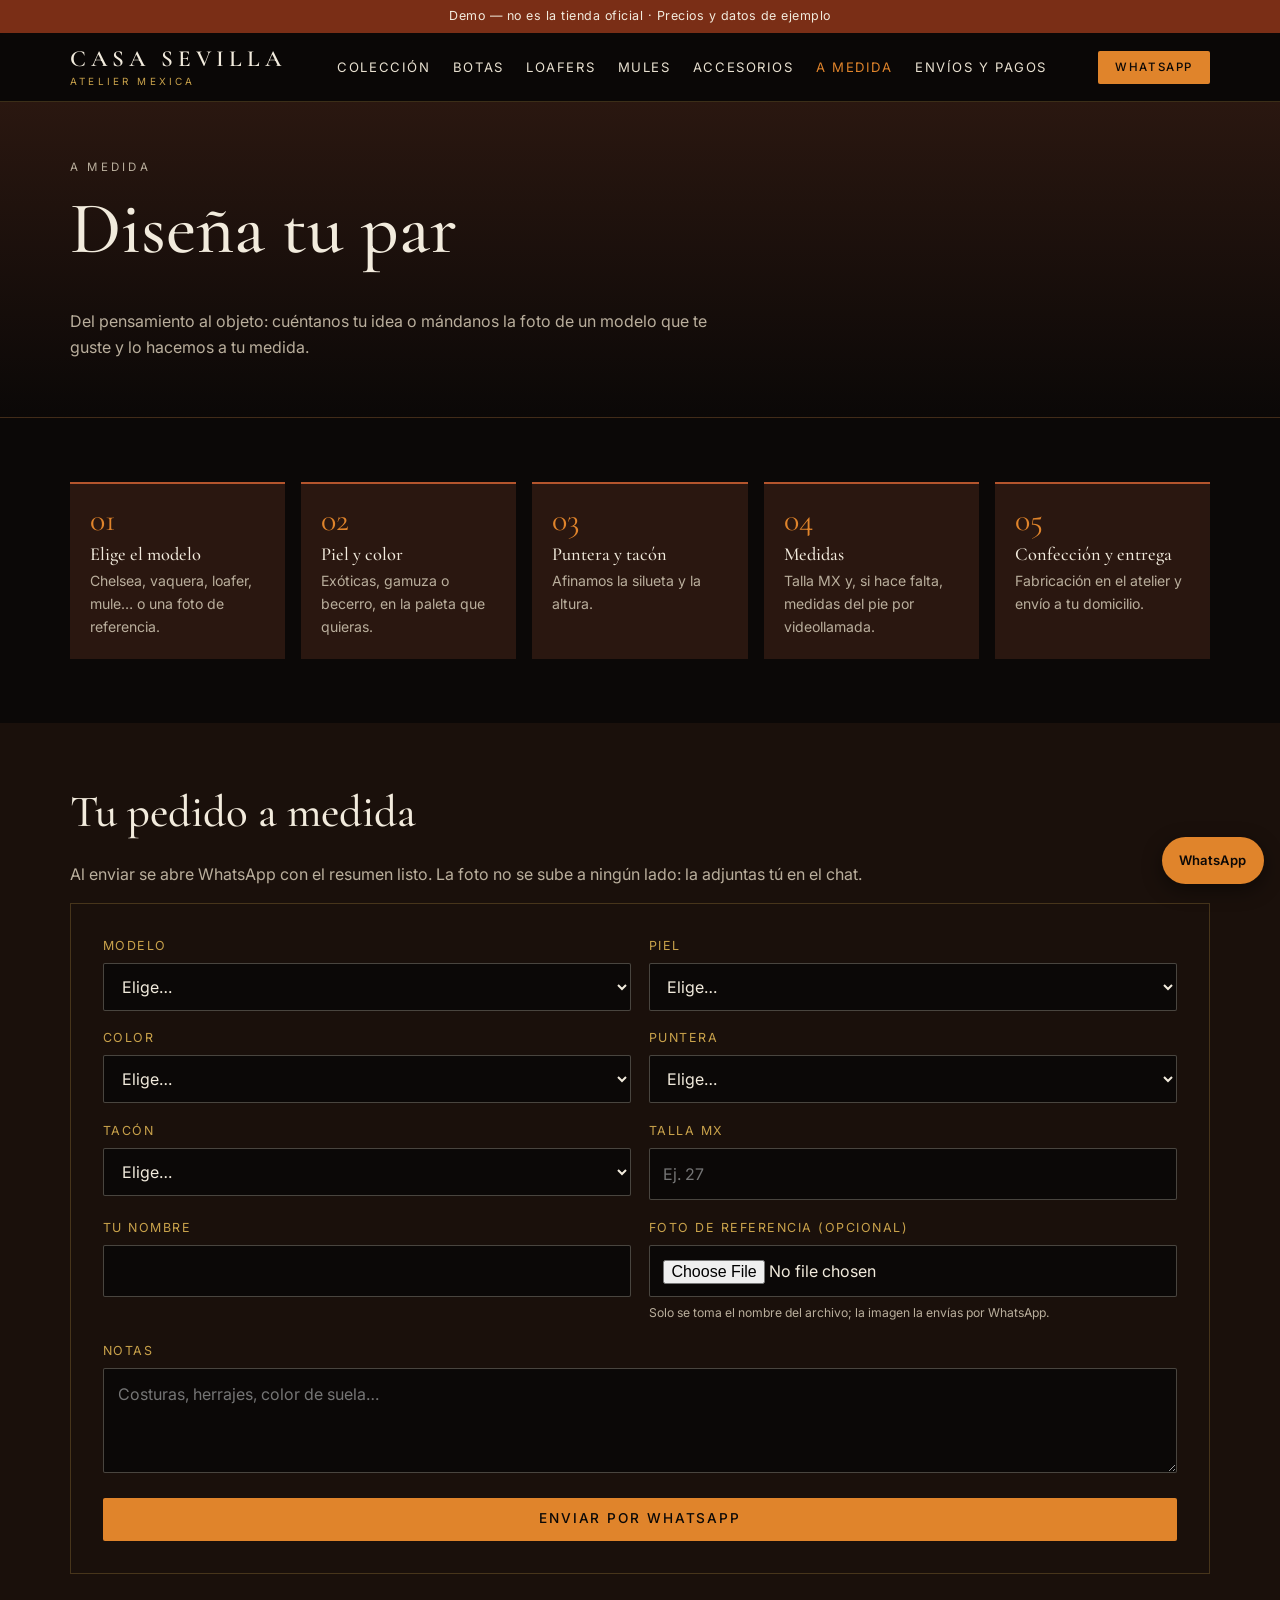
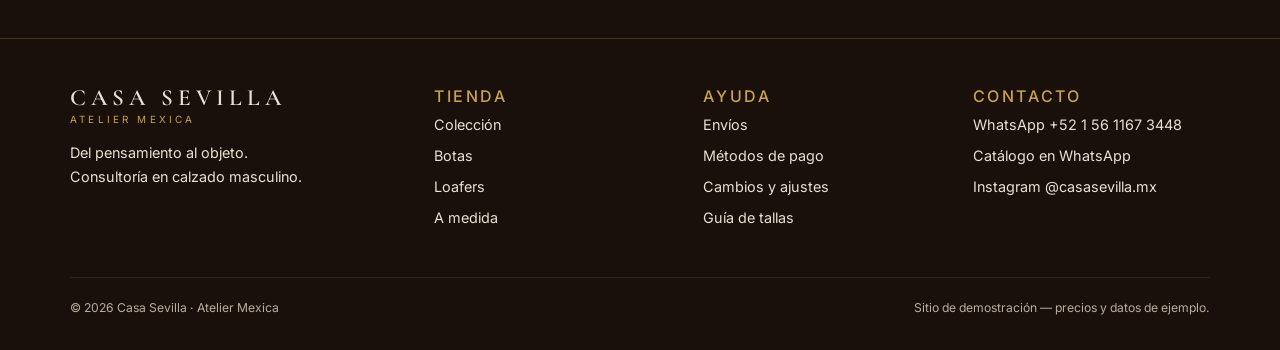
==== a-medida.html @ e57d64a9 "Demo Casa Sevilla — Carmina UX + estilo Instagram Atelier Mexica" ====
<!doctype html>
<html lang="es-MX">
<head>
  <meta charset="utf-8">
  <meta name="viewport" content="width=device-width, initial-scale=1">
  <title>A medida — Casa Sevilla (demo)</title>
  <meta name="description" content="Diseña tu par a medida.">
  <meta name="robots" content="noindex">
  <meta name="theme-color" content="#0B0807">
  <link rel="preconnect" href="https://fonts.googleapis.com">
  <link rel="preconnect" href="https://fonts.gstatic.com" crossorigin>
  <link href="https://fonts.googleapis.com/css2?family=Cormorant+Garamond:wght@400;500;600&family=Inter:wght@400;500;600&display=swap" rel="stylesheet">
  <link rel="stylesheet" href="assets/styles.css">
</head>
<body>
  <a class="skip" href="#main">Saltar al contenido</a>
  <div class="demo-banner" role="note">Demo — no es la tienda oficial · Precios y datos de ejemplo</div>
  <header class="site-header">
    <div class="wrap header-inner">
      <a class="logo" href="index.html" aria-label="Casa Sevilla, inicio"><strong>CASA SEVILLA</strong><small>Atelier Mexica</small></a>
      <button class="menu-toggle" type="button" aria-expanded="false" aria-controls="main-nav">Menú</button>
      <nav id="main-nav" class="main-nav" aria-label="Principal">
        <ul>
          <li><a href="catalogo.html">Colección</a></li>
          <li><a href="catalogo.html?tipo=botas">Botas</a></li>
          <li><a href="catalogo.html?tipo=loafers">Loafers</a></li>
          <li><a href="catalogo.html?tipo=mules">Mules</a></li>
          <li><a href="catalogo.html?tipo=accesorios">Accesorios</a></li>
          <li><a href="a-medida.html" aria-current="page">A medida</a></li>
          <li><a href="envios-pagos.html">Envíos y pagos</a></li>
        </ul>
      </nav>
      <a class="btn btn-primary btn-sm header-cta" href="https://wa.me/5215611673448?text=Hola%20Casa%20Sevilla%2C%20quiero%20informaci%C3%B3n%20de%20sus%20modelos." target="_blank" rel="noopener">WhatsApp</a>
    </div>
  </header>

  <main id="main">
    <section class="page-hero">
      <div class="wrap">
        <p class="eyebrow">A medida</p>
        <h1>Diseña tu par</h1>
        <p>Del pensamiento al objeto: cuéntanos tu idea o mándanos la foto de un modelo que te guste y lo hacemos a tu medida.</p>
      </div>
    </section>
    <section class="section">
      <div class="wrap">
        <ol class="steps">
          <li><h3>Elige el modelo</h3><p>Chelsea, vaquera, loafer, mule… o una foto de referencia.</p></li>
          <li><h3>Piel y color</h3><p>Exóticas, gamuza o becerro, en la paleta que quieras.</p></li>
          <li><h3>Puntera y tacón</h3><p>Afinamos la silueta y la altura.</p></li>
          <li><h3>Medidas</h3><p>Talla MX y, si hace falta, medidas del pie por videollamada.</p></li>
          <li><h3>Confección y entrega</h3><p>Fabricación en el atelier y envío a tu domicilio.</p></li>
        </ol>
      </div>
    </section>
    <section class="section section-alt" aria-labelledby="form-title">
      <div class="wrap">
        <h2 id="form-title">Tu pedido a medida</h2>
        <p style="color:var(--muted)">Al enviar se abre WhatsApp con el resumen listo. La foto no se sube a ningún lado: la adjuntas tú en el chat.</p>
        <form id="mto-form" class="form">
          <div class="field"><label for="modelo">Modelo</label><select id="modelo" name="modelo" required><option value="">Elige…</option><option>Chelsea</option><option>Vaquera / western</option><option>Bota de arnés</option><option>Loafer horsebit</option><option>Penny loafer</option><option>Mule</option><option>Copia de modelo (foto)</option></select></div>
          <div class="field"><label for="piel">Piel</label><select id="piel" name="piel" required><option value="">Elige…</option><option>Becerro pulido</option><option>Gamuza (suede)</option><option>Grabado cocodrilo</option><option>Pitón</option><option>Avestruz</option><option>Charol</option></select></div>
          <div class="field"><label for="color">Color</label><select id="color" name="color" required><option value="">Elige…</option><option>Negro</option><option>Cognac</option><option>Tabaco / tan</option><option>Vino</option><option>Café chocolate</option><option>Crema</option><option>Otro (lo describo en notas)</option></select></div>
          <div class="field"><label for="puntera">Puntera</label><select id="puntera" name="puntera" required><option value="">Elige…</option><option>Redonda</option><option>Almendrada</option><option>Cuadrada</option><option>Picuda (western)</option></select></div>
          <div class="field"><label for="tacon">Tacón</label><select id="tacon" name="tacon" required><option value="">Elige…</option><option>Bajo (2.5 cm)</option><option>Medio (3.5 cm)</option><option>Cubano (4.5 cm)</option><option>Suela tractor</option></select></div>
          <div class="field"><label for="talla">Talla MX</label><input id="talla" name="talla" type="text" inputmode="decimal" placeholder="Ej. 27" required></div>
          <div class="field"><label for="nombre">Tu nombre</label><input id="nombre" name="nombre" type="text" autocomplete="name" required></div>
          <div class="field"><label for="referencia">Foto de referencia (opcional)</label><input id="referencia" name="referencia" type="file" accept="image/*"><p class="hint">Solo se toma el nombre del archivo; la imagen la envías por WhatsApp.</p></div>
          <div class="field full"><label for="notas">Notas</label><textarea id="notas" name="notas" rows="3" placeholder="Costuras, herrajes, color de suela…"></textarea></div>
          <div class="full"><button class="btn btn-primary btn-block" type="submit">Enviar por WhatsApp</button></div>
          <pre id="mto-preview" class="demo-data full" hidden aria-live="polite" style="white-space:pre-wrap"></pre>
        </form>
      </div>
    </section>
  </main>

  <footer class="site-footer">
    <div class="wrap">
      <div class="footer-grid">
        <div>
          <a class="logo" href="index.html"><strong>CASA SEVILLA</strong><small>Atelier Mexica</small></a>
          <p style="margin-top:1rem">Del pensamiento al objeto.<br>Consultoría en calzado masculino.</p>
        </div>
        <div>
          <h2>Tienda</h2>
          <ul>
            <li><a href="catalogo.html">Colección</a></li>
            <li><a href="catalogo.html?tipo=botas">Botas</a></li>
            <li><a href="catalogo.html?tipo=loafers">Loafers</a></li>
            <li><a href="a-medida.html">A medida</a></li>
          </ul>
        </div>
        <div>
          <h2>Ayuda</h2>
          <ul>
            <li><a href="envios-pagos.html#envios">Envíos</a></li>
            <li><a href="envios-pagos.html#pagos">Métodos de pago</a></li>
            <li><a href="envios-pagos.html#cambios">Cambios y ajustes</a></li>
            <li><a href="envios-pagos.html#tallas">Guía de tallas</a></li>
          </ul>
        </div>
        <div>
          <h2>Contacto</h2>
          <ul>
            <li><a href="https://wa.me/5215611673448?text=Hola%20Casa%20Sevilla%2C%20quiero%20informaci%C3%B3n%20de%20sus%20modelos." target="_blank" rel="noopener">WhatsApp +52 1 56 1167 3448</a></li>
            <li><a href="https://wa.me/c/5215611673448" target="_blank" rel="noopener">Catálogo en WhatsApp</a></li>
            <li><a href="https://www.instagram.com/casasevilla.mx/" target="_blank" rel="noopener">Instagram @casasevilla.mx</a></li>
          </ul>
        </div>
      </div>
      <div class="footer-bottom">
        <span>© <span data-year>2026</span> Casa Sevilla · Atelier Mexica</span>
        <span>Sitio de demostración — precios y datos de ejemplo.</span>
      </div>
    </div>
  </footer>
  <a class="wa-float" href="https://wa.me/5215611673448?text=Hola%20Casa%20Sevilla%2C%20quiero%20informaci%C3%B3n%20de%20sus%20modelos." target="_blank" rel="noopener" aria-label="Escríbenos por WhatsApp">WhatsApp</a>
  <script src="assets/main.js" defer></script>
</body>
</html>
---- assets/styles.css ----
/* Casa Sevilla — demo estática. Un solo CSS, móvil primero. */
:root{
  --bg:#0B0807; --sec:#1A100B; --brown:#2A1710;
  --brick:#B4552D; --brick-d:#8A3B20; --mahogany:#7A2E16;
  --amber:#E0842B; --gold:#C9A24B; --cognac:#9A4A22; --tan:#C08A4E;
  --cream:#F2EBDD; --cream-2:#E8E0D0; --muted:#B9AE9C; --red:#D01A1A;
  --serif:"Cormorant Garamond",Georgia,serif; --sans:"Inter",system-ui,sans-serif;
  --max:1180px; --r:2px;
}
*,*::before,*::after{box-sizing:border-box}
html{scroll-behavior:smooth}
body{margin:0;background:var(--bg);color:var(--cream-2);font:400 1rem/1.65 var(--sans);-webkit-font-smoothing:antialiased}
img{max-width:100%;display:block}
a{color:var(--amber)}
a:hover{color:var(--gold)}
:focus-visible{outline:2px solid var(--amber);outline-offset:3px}
h1,h2,h3{font-family:var(--serif);font-weight:500;color:var(--cream);line-height:1.15;margin:0 0 .5em}
h1{font-size:clamp(2.4rem,8vw,4.6rem)}
h2{font-size:clamp(1.9rem,5vw,2.8rem)}
h3{font-size:1.45rem}
p{margin:0 0 1em}
.wrap{max-width:var(--max);margin:0 auto;padding:0 1.25rem}
.eyebrow{font-size:.72rem;letter-spacing:.28em;text-transform:uppercase;color:var(--gold);margin:0 0 .8em}
.skip{position:absolute;left:-999px;top:0;background:var(--amber);color:var(--bg);padding:.5rem 1rem;z-index:100}
.skip:focus{left:0}
.visually-hidden{position:absolute!important;width:1px;height:1px;overflow:hidden;clip:rect(0 0 0 0)}

/* Banner demo */
.demo-banner{background:var(--mahogany);color:var(--cream);text-align:center;font-size:.78rem;padding:.4rem 1rem;letter-spacing:.04em}

/* Header */
.site-header{position:sticky;top:0;z-index:50;background:rgba(11,8,7,.94);backdrop-filter:blur(6px);border-bottom:1px solid rgba(201,162,75,.25)}
.header-inner{display:flex;align-items:center;justify-content:space-between;gap:1rem;min-height:68px}
.logo{text-decoration:none;color:var(--cream);display:flex;flex-direction:column;line-height:1}
.logo strong{font-family:var(--serif);font-weight:600;font-size:1.3rem;letter-spacing:.16em;white-space:nowrap}
@media (min-width:760px){.logo strong{font-size:1.45rem;letter-spacing:.22em}}
.logo small{font-size:.62rem;letter-spacing:.32em;text-transform:uppercase;color:var(--gold);margin-top:.35rem}
.menu-toggle{background:none;border:1px solid var(--gold);color:var(--cream);padding:.45rem .75rem;font:inherit;font-size:.85rem;cursor:pointer;border-radius:var(--r)}
.main-nav{display:none;position:absolute;left:0;right:0;top:100%;background:var(--sec);border-bottom:1px solid rgba(201,162,75,.25)}
.main-nav.open{display:block}
.main-nav ul{list-style:none;margin:0;padding:.5rem 1.25rem 1.25rem}
.main-nav a{display:block;padding:.75rem 0;color:var(--cream-2);text-decoration:none;font-size:.95rem;letter-spacing:.06em;border-bottom:1px solid rgba(232,224,208,.08)}
.main-nav a:hover,.main-nav a[aria-current="page"]{color:var(--amber)}
.btn.header-cta{display:none}
@media (min-width:980px){
  .menu-toggle{display:none}
  .main-nav{display:block;position:static;background:none;border:0}
  .main-nav ul{display:flex;gap:1.4rem;padding:0}
  .main-nav a{border:0;padding:.25rem 0;font-size:.82rem;text-transform:uppercase;letter-spacing:.12em}
  .btn.header-cta{display:inline-flex}
}

/* Botones */
.btn{display:inline-flex;align-items:center;justify-content:center;gap:.5rem;padding:.85rem 1.5rem;font:500 .85rem/1 var(--sans);letter-spacing:.14em;text-transform:uppercase;text-decoration:none;border-radius:var(--r);border:1px solid transparent;cursor:pointer;transition:background .2s,color .2s,border-color .2s}
.btn-primary{background:var(--amber);color:var(--bg)}
.btn-primary:hover{background:var(--gold);color:var(--bg)}
.btn-ghost{border-color:var(--gold);color:var(--cream)}
.btn-ghost:hover{background:var(--gold);color:var(--bg)}
.btn-sm{padding:.6rem 1rem;font-size:.72rem}
.btn-block{width:100%}

/* Hero */
.hero{position:relative;min-height:68vh;display:flex;align-items:flex-end;background:var(--sec) center 70%/cover no-repeat;isolation:isolate}
.hero::after{content:"";position:absolute;inset:0;z-index:-1;background:linear-gradient(180deg,rgba(11,8,7,.25) 0%,rgba(11,8,7,.55) 45%,var(--bg) 100%)}
.hero>.wrap{width:100%}
.hero-content{padding:4rem 0 3.5rem;max-width:640px}
.hero p.lead{font-size:1.1rem;color:var(--cream-2);max-width:32em}
.hero .actions{display:flex;flex-wrap:wrap;gap:.75rem;margin-top:1.5rem}
.page-hero{background:linear-gradient(180deg,var(--brown),var(--bg));padding:3.5rem 0 2.5rem;border-bottom:1px solid rgba(201,162,75,.15)}
.page-hero p{max-width:40em;color:var(--muted)}

/* Secciones */
.section{padding:4rem 0}
.section-alt{background:var(--sec)}
.section-head{display:flex;flex-wrap:wrap;justify-content:space-between;align-items:end;gap:1rem;margin-bottom:2rem}
.section-head p{color:var(--muted);max-width:36em;margin:0}
.divider{width:56px;height:1px;background:var(--gold);margin:1rem 0 1.5rem}

/* Colecciones (highlights IG) */
.collections{display:flex;gap:1.1rem;overflow-x:auto;padding-bottom:.5rem;scroll-snap-type:x mandatory}
.collection{flex:0 0 auto;scroll-snap-align:start;text-align:center;text-decoration:none;color:var(--cream-2);font-size:.78rem;letter-spacing:.14em;text-transform:uppercase}
.collection span.ring{display:grid;place-items:center;width:84px;height:84px;margin:0 auto .6rem;border-radius:50%;border:1px solid var(--gold);background:radial-gradient(circle at 30% 30%,var(--brown),var(--bg));font-family:var(--serif);font-size:1.7rem;color:var(--gold);text-transform:none;letter-spacing:0;transition:border-color .2s}
.collection:hover span.ring{border-color:var(--amber);color:var(--amber)}

/* Grid productos */
.grid{display:grid;grid-template-columns:repeat(2,1fr);gap:1rem}
@media (min-width:760px){.grid{grid-template-columns:repeat(3,1fr);gap:1.5rem}}
@media (min-width:1100px){.grid-4{grid-template-columns:repeat(4,1fr)}}
.card{text-decoration:none;color:inherit;display:block}
.card .thumb{position:relative;aspect-ratio:1/1;overflow:hidden;background:var(--sec);border:1px solid rgba(201,162,75,.18)}
.card .thumb img{width:100%;height:100%;object-fit:cover;transition:transform .5s}
.card:hover .thumb img{transform:scale(1.04)}
.card .tag{position:absolute;top:.5rem;left:.5rem;background:rgba(11,8,7,.8);color:var(--gold);font-size:.62rem;letter-spacing:.18em;text-transform:uppercase;padding:.25rem .5rem}
.card h3{font-size:1.2rem;margin:.75rem 0 .15rem}
.card .meta{font-size:.78rem;color:var(--muted);margin:0}
.price{color:var(--tan);font-weight:500;font-size:.95rem;margin:.25rem 0 0}
.price small{color:var(--muted);font-weight:400;font-size:.68rem;letter-spacing:.1em;margin-left:.35rem}

/* Placeholder elegante */
.ph{display:grid;place-items:center;width:100%;height:100%;background:var(--sec);border:1px solid var(--gold);font-family:var(--serif);color:var(--gold);font-size:1.3rem;text-align:center;padding:1rem}

/* Filtros */
.filters{display:flex;gap:.5rem;overflow-x:auto;margin-bottom:2rem;padding-bottom:.25rem}
.filter{flex:0 0 auto;background:none;border:1px solid rgba(201,162,75,.4);color:var(--cream-2);padding:.5rem 1rem;font:inherit;font-size:.8rem;letter-spacing:.08em;border-radius:999px;cursor:pointer}
.filter[aria-pressed="true"],.filter:hover{background:var(--gold);border-color:var(--gold);color:var(--bg)}
.empty{color:var(--muted)}

/* Bloques split */
.split{display:grid;gap:2rem;align-items:center}
@media (min-width:860px){.split{grid-template-columns:1fr 1fr;gap:3.5rem}}
.split img{border:1px solid rgba(201,162,75,.25)}

/* Pasos */
.steps{list-style:none;padding:0;margin:0;display:grid;gap:1rem;counter-reset:s}
@media (min-width:760px){.steps{grid-template-columns:repeat(5,1fr)}}
.steps li{counter-increment:s;background:var(--brown);border-top:2px solid var(--brick);padding:1.25rem}
.steps li::before{content:counter(s,decimal-leading-zero);display:block;font-family:var(--serif);font-size:2rem;color:var(--amber);line-height:1;margin-bottom:.5rem}
.steps h3{font-size:1.15rem;margin:0 0 .25rem}
.steps p{font-size:.88rem;color:var(--muted);margin:0}

/* Ficha producto */
.product{display:grid;gap:2rem;padding:2.5rem 0 4rem}
@media (min-width:900px){.product{grid-template-columns:1.1fr 1fr;gap:3.5rem}}
.gallery-main{aspect-ratio:1/1;border:1px solid rgba(201,162,75,.25);overflow:hidden;background:var(--sec)}
.gallery-main img{width:100%;height:100%;object-fit:cover}
.breadcrumb{font-size:.78rem;color:var(--muted);padding-top:1.5rem}
.breadcrumb a{color:var(--muted)}
.sizes{display:flex;flex-wrap:wrap;gap:.5rem;border:0;padding:0;margin:0 0 .5rem}
.sizes legend{font-size:.8rem;letter-spacing:.12em;text-transform:uppercase;color:var(--gold);margin-bottom:.6rem}
.sizes label{position:relative}
.sizes input{position:absolute;opacity:0}
.sizes span{display:grid;place-items:center;min-width:48px;height:44px;border:1px solid rgba(232,224,208,.3);font-size:.9rem;cursor:pointer}
.sizes input:checked+span{background:var(--cream);color:var(--bg);border-color:var(--cream)}
.sizes input:focus-visible+span{outline:2px solid var(--amber);outline-offset:2px}
.specs{border-top:1px solid rgba(232,224,208,.12);margin-top:1.5rem}
.specs details{border-bottom:1px solid rgba(232,224,208,.12);padding:.9rem 0}
.specs summary{cursor:pointer;font-family:var(--serif);font-size:1.2rem;color:var(--cream)}
.specs p{margin:.6rem 0 0;color:var(--muted);font-size:.92rem}
.badges{list-style:none;padding:0;margin:1.5rem 0 0;display:grid;gap:.4rem;font-size:.85rem;color:var(--muted)}
.badges li::before{content:"◆ ";color:var(--gold)}
.notice{font-size:.8rem;color:var(--muted);margin-top:.75rem}
.form-error{color:#ff8a6a;font-size:.85rem;min-height:1.2em;margin:.5rem 0}

/* Formularios */
.form{display:grid;gap:1.1rem;background:var(--sec);border:1px solid rgba(201,162,75,.25);padding:1.5rem}
@media (min-width:760px){.form{grid-template-columns:1fr 1fr;padding:2rem}.form .full{grid-column:1/-1}}
.field label{display:block;font-size:.78rem;letter-spacing:.12em;text-transform:uppercase;color:var(--gold);margin-bottom:.4rem}
.field input,.field select,.field textarea{width:100%;background:var(--bg);color:var(--cream);border:1px solid rgba(232,224,208,.28);border-radius:var(--r);padding:.75rem .85rem;font:inherit;font-size:16px}
.field input:focus,.field select:focus,.field textarea:focus{border-color:var(--amber);outline:none;box-shadow:0 0 0 2px rgba(224,132,43,.35)}
.field .hint{font-size:.76rem;color:var(--muted);margin:.35rem 0 0}

/* Info cards */
.info-grid{display:grid;gap:1rem}
@media (min-width:760px){.info-grid{grid-template-columns:repeat(2,1fr);gap:1.5rem}}
.info{background:var(--brown);padding:1.5rem;border-left:2px solid var(--gold)}
.info ul{padding-left:1.1rem;margin:0}
.info li{margin-bottom:.35rem}
.demo-data{font-family:ui-monospace,Menlo,monospace;background:var(--bg);border:1px dashed var(--brick);padding:.9rem;font-size:.85rem;color:var(--cream-2)}
.demo-data b{color:var(--red)}
.faq details{border-bottom:1px solid rgba(232,224,208,.12);padding:1rem 0}
.faq summary{cursor:pointer;font-family:var(--serif);font-size:1.25rem;color:var(--cream)}
.faq p{margin:.6rem 0 0;color:var(--muted)}

/* CTA band */
.cta-band{background:linear-gradient(120deg,var(--mahogany),var(--brick-d));text-align:center;padding:3.5rem 0}
.cta-band p{color:var(--cream-2)}

/* Footer */
.site-footer{background:var(--sec);border-top:1px solid rgba(201,162,75,.25);padding:3rem 0 2rem;font-size:.9rem}
.footer-grid{display:grid;gap:2rem}
@media (min-width:760px){.footer-grid{grid-template-columns:1.4fr 1fr 1fr 1fr}}
.site-footer h2{font-size:1rem;font-family:var(--sans);letter-spacing:.16em;text-transform:uppercase;color:var(--gold)}
.site-footer ul{list-style:none;padding:0;margin:0}
.site-footer li{margin-bottom:.45rem}
.site-footer a{color:var(--cream-2);text-decoration:none}
.site-footer a:hover{color:var(--amber)}
.footer-bottom{margin-top:2.5rem;padding-top:1.25rem;border-top:1px solid rgba(232,224,208,.1);font-size:.76rem;color:var(--muted);display:flex;flex-wrap:wrap;justify-content:space-between;gap:.5rem}

/* WhatsApp flotante */
.wa-float{position:fixed;right:1rem;bottom:1rem;z-index:60;background:var(--amber);color:var(--bg);border-radius:999px;padding:.8rem 1.1rem;font-weight:600;font-size:.82rem;text-decoration:none;box-shadow:0 6px 20px rgba(0,0,0,.45)}
.wa-float:hover{background:var(--gold);color:var(--bg)}

@media (prefers-reduced-motion:reduce){*{transition:none!important;scroll-behavior:auto!important}}

/* Tabla de tallas */
.info th,.info td{padding:.55rem .5rem;border-bottom:1px solid rgba(232,224,208,.12)}
.info th{color:var(--gold);font-weight:500;font-size:.8rem;letter-spacing:.12em}
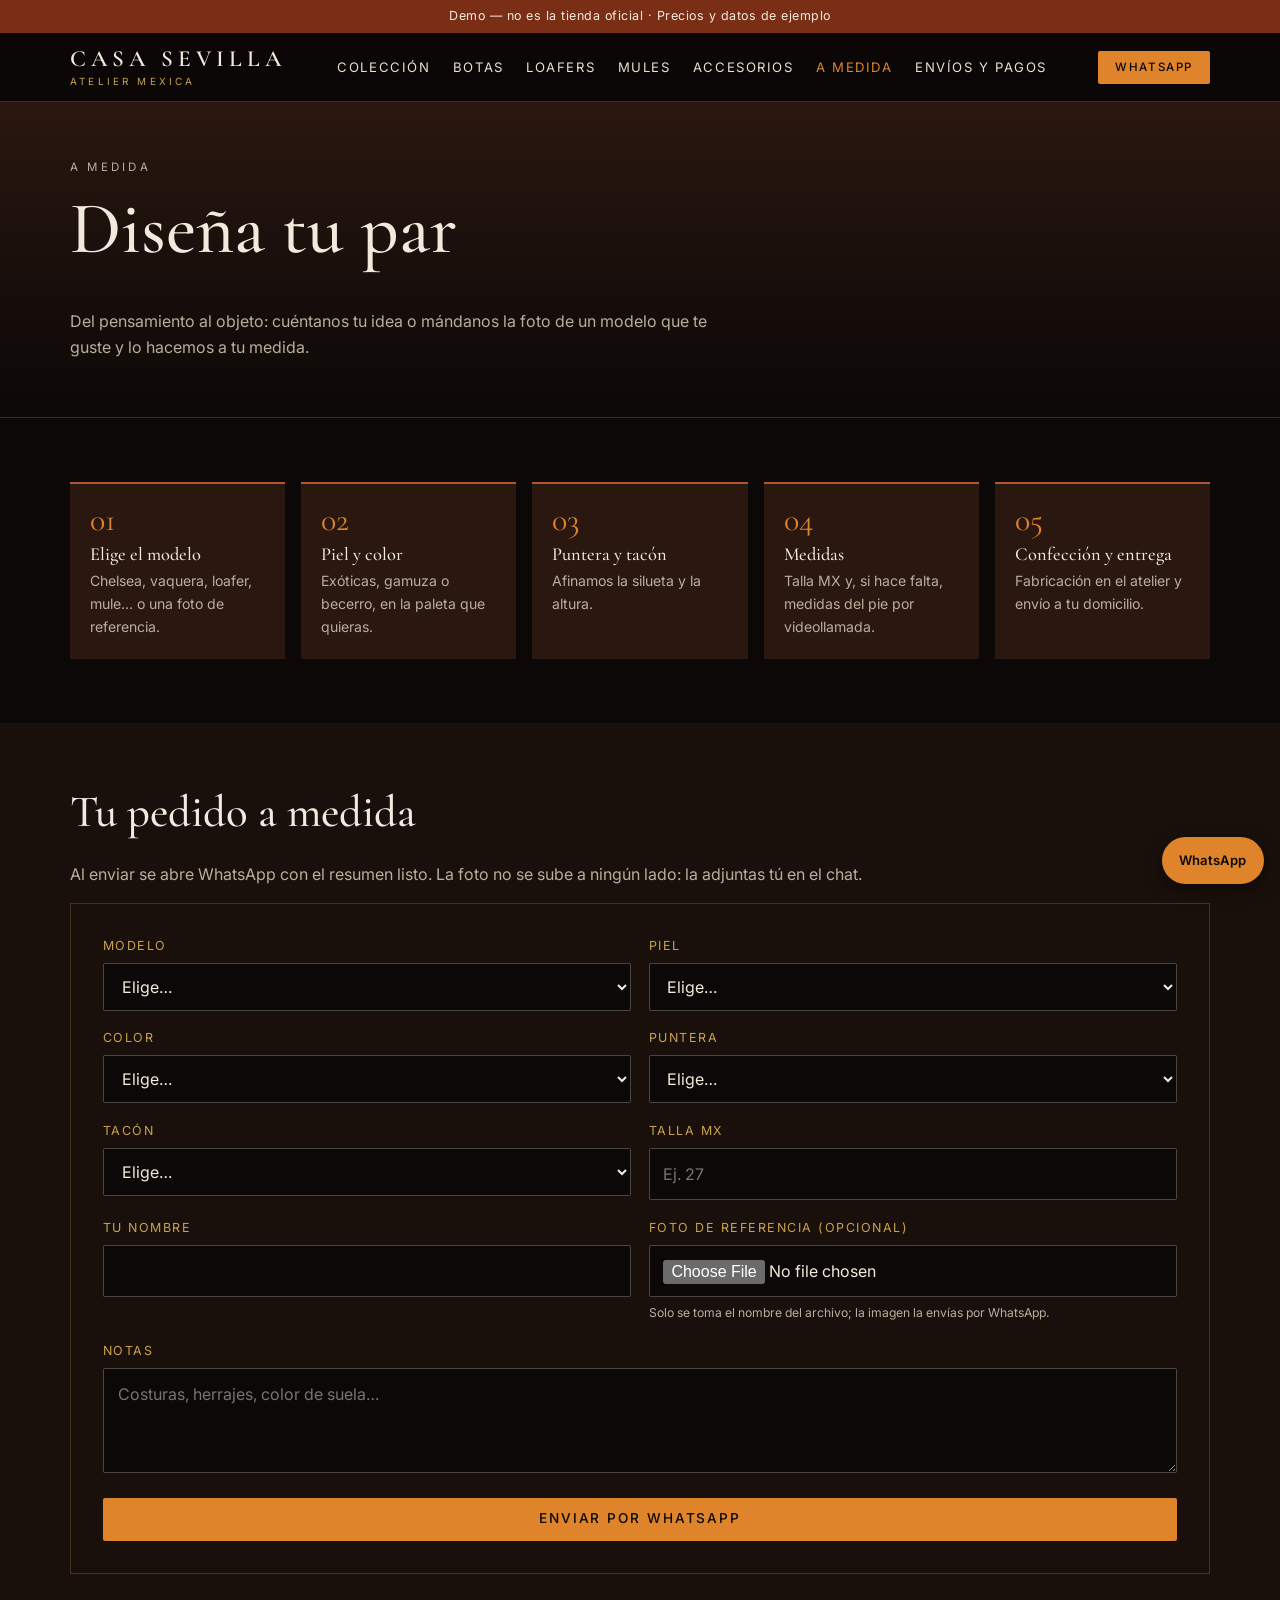
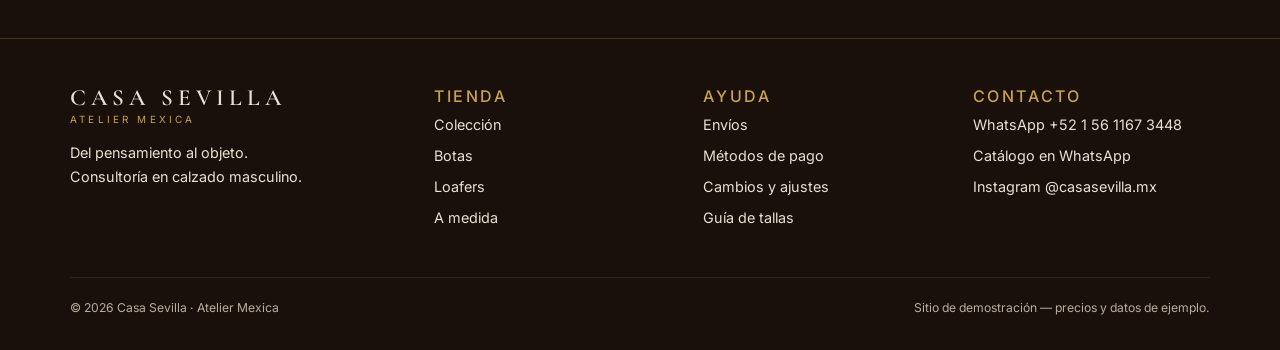
==== commit 9c049866: "Moderniza la demo con prácticas de modern-web-guidance El escáner no encontró patrones legacy. Se ap" ====
--- a/a-medida.html
+++ b/a-medida.html
@@ -10,7 +10,7 @@
   <link rel="preconnect" href="https://fonts.googleapis.com">
   <link rel="preconnect" href="https://fonts.gstatic.com" crossorigin>
   <link href="https://fonts.googleapis.com/css2?family=Cormorant+Garamond:wght@400;500;600&family=Inter:wght@400;500;600&display=swap" rel="stylesheet">
-  <link rel="stylesheet" href="assets/styles.css">
+  <link rel="stylesheet" href="assets/styles.css?v=20261116">
 </head>
 <body>
   <a class="skip" href="#main">Saltar al contenido</a>
@@ -115,6 +115,6 @@
     </div>
   </footer>
   <a class="wa-float" href="https://wa.me/5215611673448?text=Hola%20Casa%20Sevilla%2C%20quiero%20informaci%C3%B3n%20de%20sus%20modelos." target="_blank" rel="noopener" aria-label="Escríbenos por WhatsApp">WhatsApp</a>
-  <script src="assets/main.js" defer></script>
+  <script src="assets/main.js?v=20261116" defer></script>
 </body>
 </html>
--- a/assets/styles.css
+++ b/assets/styles.css
@@ -8,9 +8,9 @@
   --max:1180px; --r:2px;
 }
 *,*::before,*::after{box-sizing:border-box}
-html{scroll-behavior:smooth}
+html{scroll-behavior:smooth;color-scheme:dark;scroll-padding-top:5.5rem}
 body{margin:0;background:var(--bg);color:var(--cream-2);font:400 1rem/1.65 var(--sans);-webkit-font-smoothing:antialiased}
-img{max-width:100%;display:block}
+img{max-width:100%;height:auto;display:block}
 a{color:var(--amber)}
 a:hover{color:var(--gold)}
 :focus-visible{outline:2px solid var(--amber);outline-offset:3px}
@@ -23,7 +23,7 @@
 .eyebrow{font-size:.72rem;letter-spacing:.28em;text-transform:uppercase;color:var(--gold);margin:0 0 .8em}
 .skip{position:absolute;left:-999px;top:0;background:var(--amber);color:var(--bg);padding:.5rem 1rem;z-index:100}
 .skip:focus{left:0}
-.visually-hidden{position:absolute!important;width:1px;height:1px;overflow:hidden;clip:rect(0 0 0 0)}
+.visually-hidden{position:absolute!important;width:1px;height:1px;overflow:hidden;clip-path:inset(50%);white-space:nowrap;border:0;padding:0;margin:-1px}
 
 /* Banner demo */
 .demo-banner{background:var(--mahogany);color:var(--cream);text-align:center;font-size:.78rem;padding:.4rem 1rem;letter-spacing:.04em}
@@ -60,7 +60,8 @@
 .btn-block{width:100%}
 
 /* Hero */
-.hero{position:relative;min-height:68vh;display:flex;align-items:flex-end;background:var(--sec) center 70%/cover no-repeat;isolation:isolate}
+.hero{position:relative;min-height:68vh;display:flex;align-items:flex-end;background:var(--sec);isolation:isolate}
+.hero-media{position:absolute;inset:0;z-index:-1;width:100%;height:100%;object-fit:cover;object-position:center 70%}
 .hero::after{content:"";position:absolute;inset:0;z-index:-1;background:linear-gradient(180deg,rgba(11,8,7,.25) 0%,rgba(11,8,7,.55) 45%,var(--bg) 100%)}
 .hero>.wrap{width:100%}
 .hero-content{padding:4rem 0 3.5rem;max-width:640px}
@@ -77,7 +78,7 @@
 .divider{width:56px;height:1px;background:var(--gold);margin:1rem 0 1.5rem}
 
 /* Colecciones (highlights IG) */
-.collections{display:flex;gap:1.1rem;overflow-x:auto;padding-bottom:.5rem;scroll-snap-type:x mandatory}
+.collections{display:flex;gap:1.1rem;overflow-x:auto;padding-bottom:.5rem;scroll-snap-type:x mandatory;scrollbar-width:thin;scrollbar-color:var(--gold) transparent}
 .collection{flex:0 0 auto;scroll-snap-align:start;text-align:center;text-decoration:none;color:var(--cream-2);font-size:.78rem;letter-spacing:.14em;text-transform:uppercase}
 .collection span.ring{display:grid;place-items:center;width:84px;height:84px;margin:0 auto .6rem;border-radius:50%;border:1px solid var(--gold);background:radial-gradient(circle at 30% 30%,var(--brown),var(--bg));font-family:var(--serif);font-size:1.7rem;color:var(--gold);text-transform:none;letter-spacing:0;transition:border-color .2s}
 .collection:hover span.ring{border-color:var(--amber);color:var(--amber)}
@@ -100,7 +101,7 @@
 .ph{display:grid;place-items:center;width:100%;height:100%;background:var(--sec);border:1px solid var(--gold);font-family:var(--serif);color:var(--gold);font-size:1.3rem;text-align:center;padding:1rem}
 
 /* Filtros */
-.filters{display:flex;gap:.5rem;overflow-x:auto;margin-bottom:2rem;padding-bottom:.25rem}
+.filters{display:flex;gap:.5rem;overflow-x:auto;margin-bottom:2rem;padding-bottom:.25rem;scrollbar-width:thin;scrollbar-color:var(--gold) transparent}
 .filter{flex:0 0 auto;background:none;border:1px solid rgba(201,162,75,.4);color:var(--cream-2);padding:.5rem 1rem;font:inherit;font-size:.8rem;letter-spacing:.08em;border-radius:999px;cursor:pointer}
 .filter[aria-pressed="true"],.filter:hover{background:var(--gold);border-color:var(--gold);color:var(--bg)}
 .empty{color:var(--muted)}
